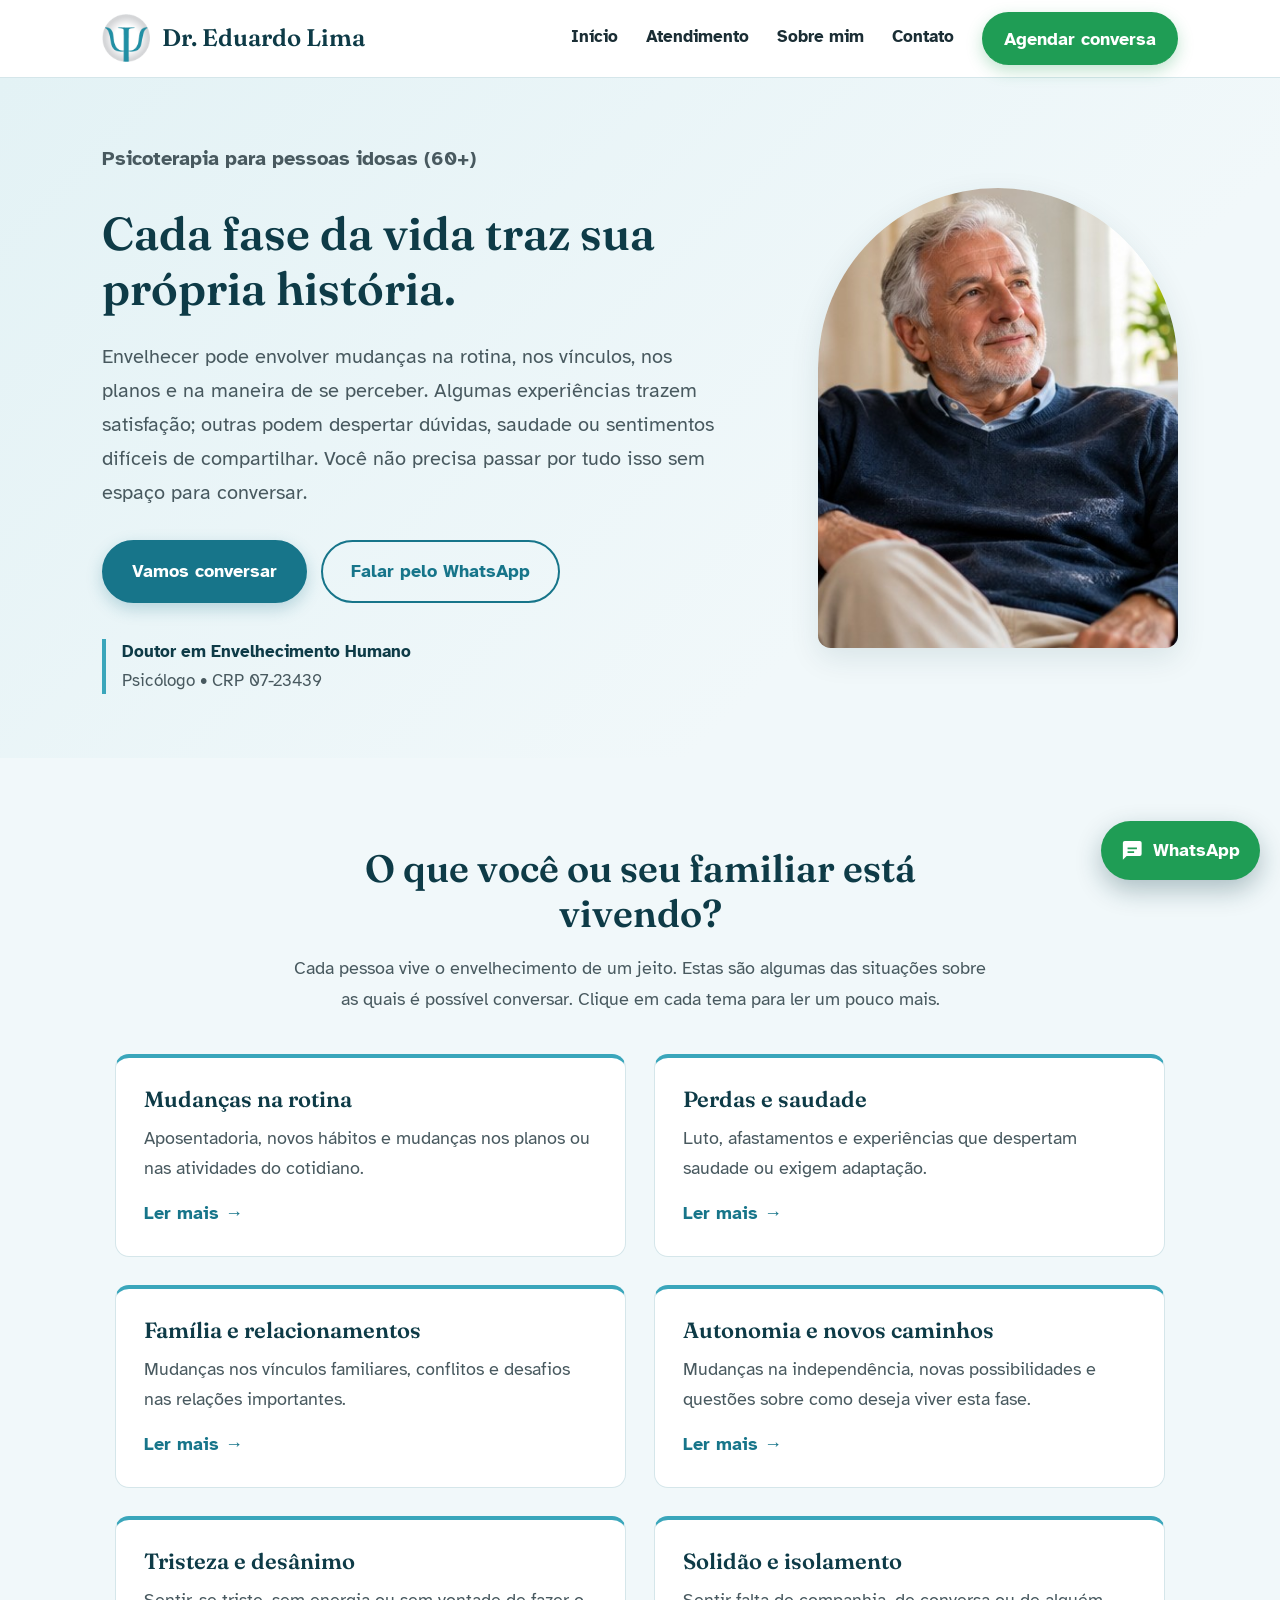
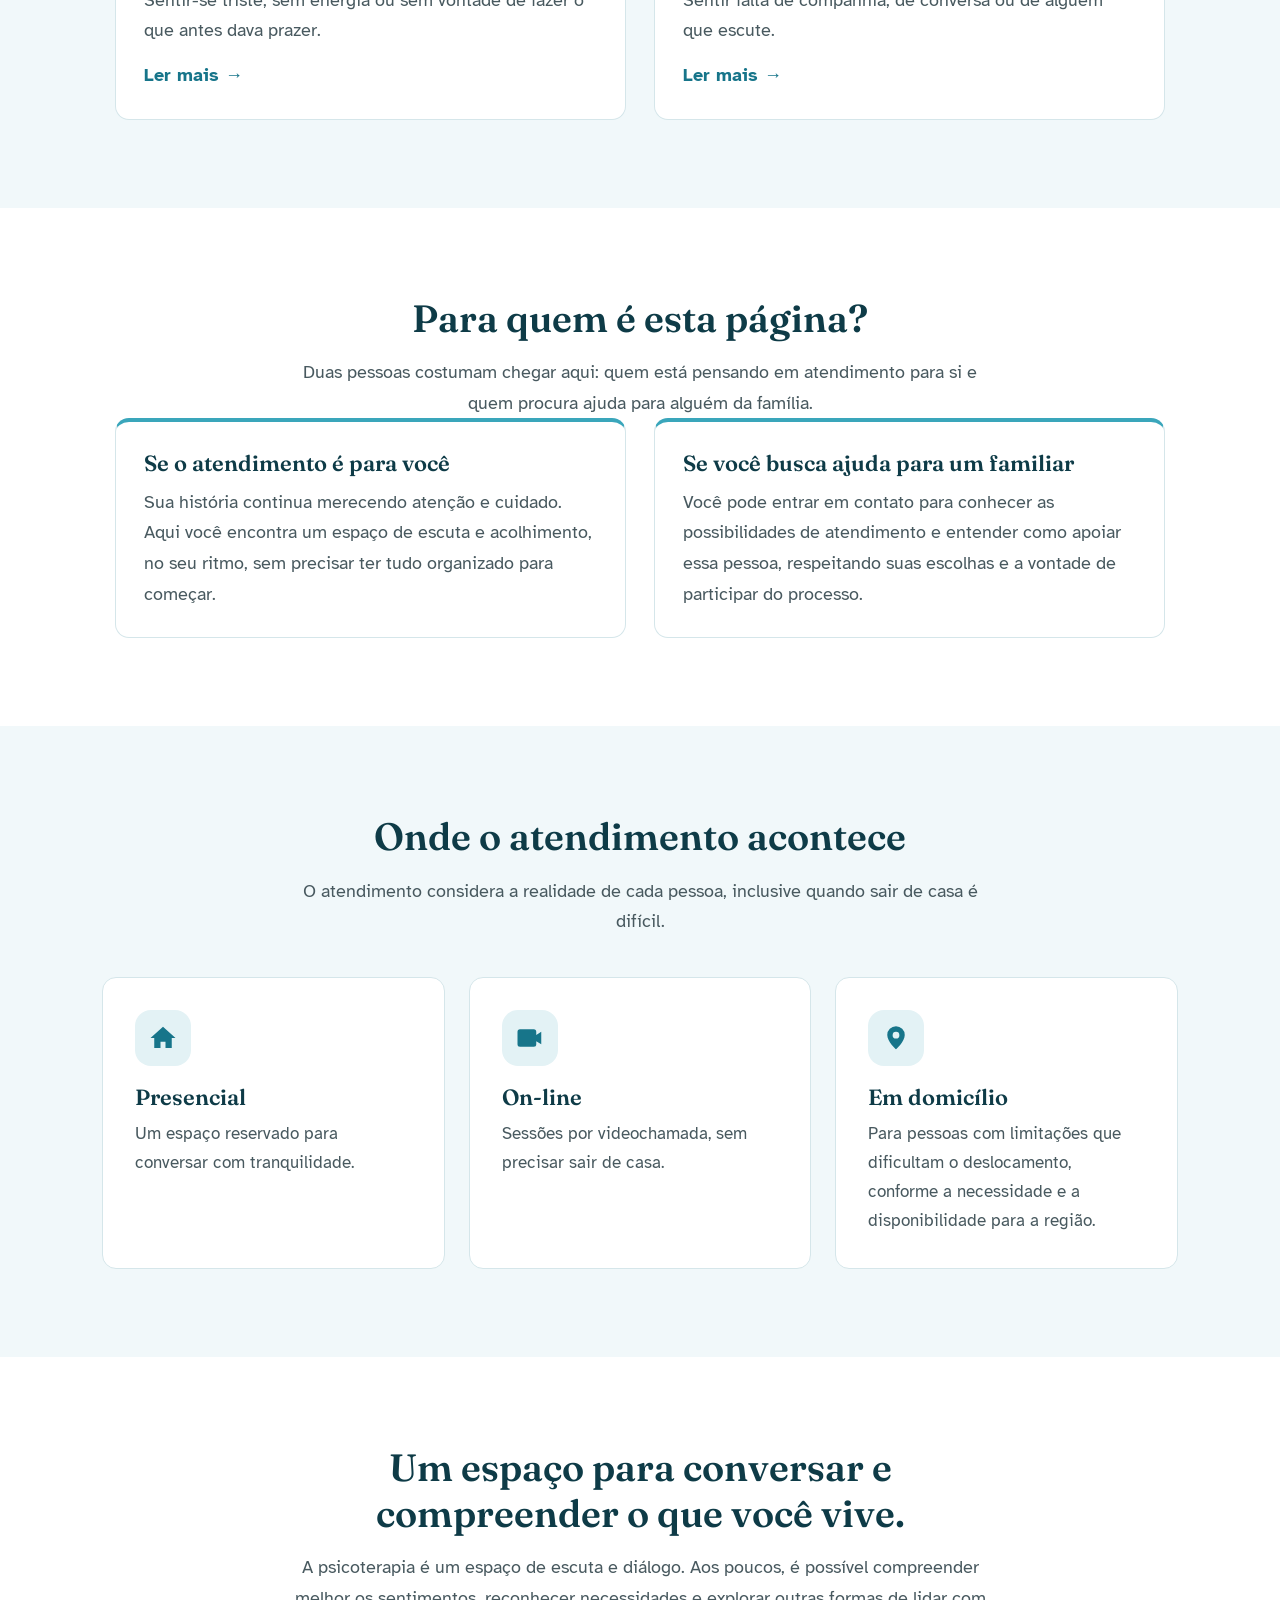
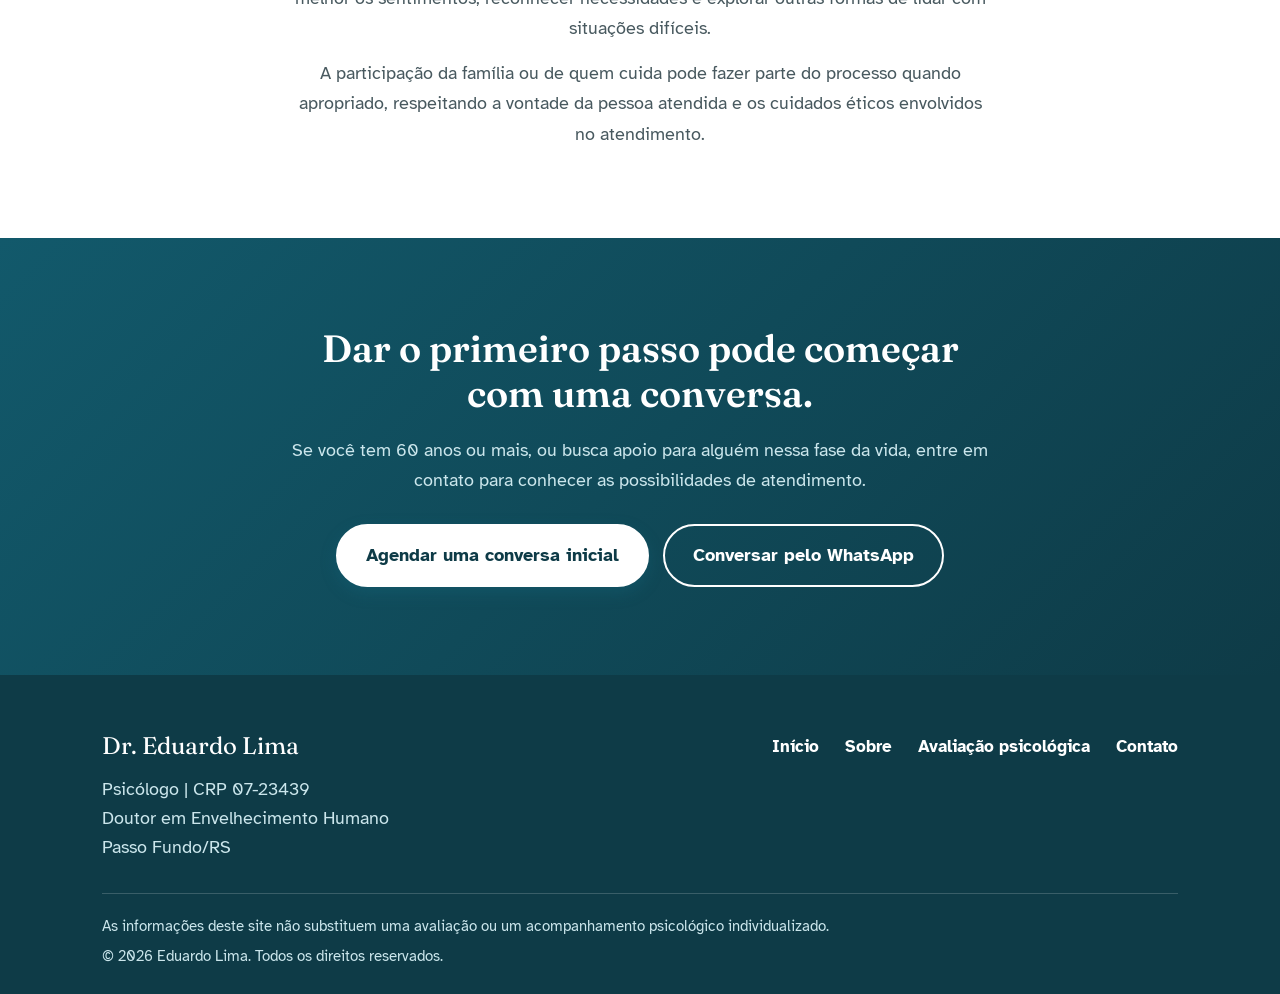
==== pages/60mais.html @ 4bdd6bcc "Add files via upload" ====
<!DOCTYPE html>
<html lang="pt-BR">
<head>
    <meta charset="UTF-8">
    <meta name="viewport" content="width=device-width, initial-scale=1.0">

    <title>Psicoterapia para Pessoas 60+ | Eduardo Lima</title>
    <meta name="description" content="Atendimento psicológico para pessoas idosas, com 60 anos ou mais. Um espaço para conversar sobre mudanças, perdas, relações familiares e novos momentos da vida.">
    <meta name="theme-color" content="#17758a">
    <link rel="icon" type="image/png" href="../img/simbolo.png">

    <link rel="preconnect" href="https://fonts.googleapis.com">
    <link rel="preconnect" href="https://fonts.gstatic.com" crossorigin>
    <link href="https://fonts.googleapis.com/css2?family=Atkinson+Hyperlegible:wght@400;700&family=Fraunces:wght@500;600&display=swap" rel="stylesheet">
    <link rel="stylesheet" href="../css/style.css">
</head>

<body>
    <a href="#principal" class="pular-conteudo">Pular para o conteúdo</a>

    <header>
        <a href="../index.html" class="marca"><img src="../img/simbolo.png" alt="" class="marca-simbolo" width="48" height="48">Dr. Eduardo Lima</a>
        <nav aria-label="Navegação principal">
            <a href="../index.html">Início</a>
            <a href="../index.html#atendimento">Atendimento</a>
            <a href="sobre.html">Sobre mim</a>
            <a href="contato.html">Contato</a>
            <a href="#" class="botao botao--zap" data-whatsapp>Agendar conversa</a>
        </nav>
    </header>

    <main id="principal">

        <section class="hero">
            <div class="hero-text">
                <p class="sobre-etiqueta">Psicoterapia para pessoas idosas (60+)</p>
                <h1>Cada fase da vida traz sua própria história.</h1>
                <p>
                    Envelhecer pode envolver mudanças na rotina, nos vínculos,
                    nos planos e na maneira de se perceber. Algumas experiências
                    trazem satisfação; outras podem despertar dúvidas, saudade
                    ou sentimentos difíceis de compartilhar. Você não precisa
                    passar por tudo isso sem espaço para conversar.
                </p>
                <div class="botoes">
                    <a href="contato.html" class="botao">Vamos conversar</a>
                    <a href="#" class="botao botao--secundario" data-whatsapp>Falar pelo WhatsApp</a>
                </div>

                <div class="credenciais">
                    <strong>Doutor em Envelhecimento Humano</strong>
                    <span>Psicólogo • CRP 07-23439</span>
                </div>
            </div>

            <div class="hero-image">
                <img src="../img/atendimento-60mais.jpg" alt="Pessoa idosa em um momento de tranquilidade" width="360" height="460">
            </div>
        </section>

        <section class="servicos" id="temas-adultos">
            <div class="titulo-secao" data-revelar>
                <h2>O que você ou seu familiar está vivendo?</h2>
                <p>
                    Cada pessoa vive o envelhecimento de um jeito. Estas são
                    algumas das situações sobre as quais é possível conversar. Clique em cada tema para ler um pouco mais.
                </p>
            </div>

            <div class="grade-servicos" data-revelar>
                <article class="cartao-servico cartao-tema">
                    <h3>Mudanças na rotina</h3>
                    <p>Aposentadoria, novos hábitos e mudanças nos planos ou nas atividades do cotidiano.</p>
                    <div class="tema-detalhe" hidden>
                        <p>A aposentadoria, a saída dos filhos de casa ou uma mudança na saúde alteram o ritmo dos dias. Para muita gente, a rotina também trazia papel, convivência e sentido, e a falta dela pode trazer vazio, inquietação ou um alívio misturado com saudade.</p>
                        <p>Na psicoterapia, é possível conversar sobre o que essas mudanças significam para você, o que gostaria de manter e o que pode ser construído de novo, no seu tempo.</p>
                    </div>
                </article>
                <article class="cartao-servico cartao-tema">
                    <h3>Perdas e saudade</h3>
                    <p>Luto, afastamentos e experiências que despertam saudade ou exigem adaptação.</p>
                    <div class="tema-detalhe" hidden>
                        <p>Perder alguém querido, um lugar, a saúde ou uma fase da vida é uma experiência que atravessa qualquer existência, e com o passar dos anos as perdas podem se acumular. A saudade e a tristeza que vêm com elas não são sinal de fraqueza.</p>
                        <p>Cada pessoa vive o luto de um jeito e em um ritmo próprio. A psicoterapia oferece um espaço para falar sobre quem ou o que se foi, sem pressa e sem cobrança para “superar”.</p>
                    </div>
                </article>
                <article class="cartao-servico cartao-tema">
                    <h3>Família e relacionamentos</h3>
                    <p>Mudanças nos vínculos familiares, conflitos e desafios nas relações importantes.</p>
                    <div class="tema-detalhe" hidden>
                        <p>Com o tempo, os papéis na família mudam: filhos e netos crescem, os cuidados se invertem, e nem sempre é fácil entender o próprio lugar nessas relações. Conflitos antigos podem voltar, e novas dúvidas aparecem.</p>
                        <p>Conversar com um psicólogo pode ajudar a olhar para esses vínculos com mais calma, a dizer o que sente com mais clareza e a pensar em formas de se aproximar ou de se proteger. Familiares também podem procurar orientação.</p>
                    </div>
                </article>
                <article class="cartao-servico cartao-tema">
                    <h3>Autonomia e novos caminhos</h3>
                    <p>Mudanças na independência, novas possibilidades e questões sobre como deseja viver esta fase.</p>
                    <div class="tema-detalhe" hidden>
                        <p>Decidir sobre a própria vida, a saúde, o dinheiro e o lugar onde morar faz parte de quem somos. Quando a independência muda, por limitações do corpo ou pela preocupação dos outros, podem surgir frustração, medo ou a sensação de não ser ouvido.</p>
                        <p>A psicoterapia é um espaço para refletir sobre como você quer viver esta fase, o que é importante manter e quais novos caminhos fazem sentido para você.</p>
                    </div>
                </article>
                <article class="cartao-servico cartao-tema">
                    <h3>Tristeza e desânimo</h3>
                    <p>Sentir-se triste, sem energia ou sem vontade de fazer o que antes dava prazer.</p>
                    <div class="tema-detalhe" hidden>
                        <p>Sentir-se triste, sem energia ou sem vontade de fazer o que antes agradava é mais comum do que parece. Não é frescura, e também não é uma consequência inevitável do envelhecimento. Em muitos casos, essas sensações merecem atenção e cuidado.</p>
                        <p>Conversar sobre o que você está sentindo é um primeiro passo para compreender o que está acontecendo. Quando for importante, também é possível buscar o acompanhamento de outros profissionais de saúde, como médicos.</p>
                        <p>Se você estiver com pensamentos de não querer mais viver, procure ajuda agora: ligue para o CVV, no 188 (gratuito, 24 horas), ou para o SAMU, no 192.</p>
                    </div>
                </article>
                <article class="cartao-servico cartao-tema">
                    <h3>Solidão e isolamento</h3>
                    <p>Sentir falta de companhia, de conversa ou de alguém que escute.</p>
                    <div class="tema-detalhe" hidden>
                        <p>Estar sozinho e sentir-se só nem sempre é a mesma coisa. É possível viver cercado de pessoas e, ainda assim, sentir falta de ser ouvido, ou passar muitos dias sem conversar de verdade com alguém.</p>
                        <p>Quando a solidão pesa, falar sobre ela já é uma forma de cuidado. Na psicoterapia, você encontra um espaço regular de escuta e pode pensar em maneiras de ampliar o contato com outras pessoas, no ritmo que for possível para você.</p>
                    </div>
                </article>
            </div>
        </section>

        <section class="escolha-publico">
            <div class="escolha-texto" data-revelar>
                <h2>Para quem é esta página?</h2>
                <p>Duas pessoas costumam chegar aqui: quem está pensando em atendimento para si e quem procura ajuda para alguém da família.</p>
            </div>

            <div class="grade-servicos" data-revelar style="text-align:left">
                <article class="cartao-servico">
                    <h3>Se o atendimento é para você</h3>
                    <p>
                        Sua história continua merecendo atenção e cuidado. Aqui você
                        encontra um espaço de escuta e acolhimento, no seu ritmo,
                        sem precisar ter tudo organizado para começar.
                    </p>
                </article>
                <article class="cartao-servico">
                    <h3>Se você busca ajuda para um familiar</h3>
                    <p>
                        Você pode entrar em contato para conhecer as possibilidades
                        de atendimento e entender como apoiar essa pessoa,
                        respeitando suas escolhas e a vontade de participar do processo.
                    </p>
                </article>
            </div>
        </section>

        <section class="modalidades" id="como-funciona">
            <div class="modalidades-intro" data-revelar>
                <h2>Onde o atendimento acontece</h2>
                <p>
                    O atendimento considera a realidade de cada pessoa, inclusive
                    quando sair de casa é difícil.
                </p>
            </div>

            <div class="grade-modalidades" data-revelar>
                <article class="cartao-modalidade">
                    <div class="icone-modalidade">
                        <svg class="icone" viewBox="0 0 24 24" aria-hidden="true"><path d="M12 3 2 12h3v8h5v-5h4v5h5v-8h3z"/></svg>
                    </div>
                    <h3>Presencial</h3>
                    <p>Um espaço reservado para conversar com tranquilidade.</p>
                </article>
                <article class="cartao-modalidade">
                    <div class="icone-modalidade">
                        <svg class="icone" viewBox="0 0 24 24" aria-hidden="true"><path d="M4 5h11a2 2 0 0 1 2 2v2.5l4-2.5v10l-4-2.5V17a2 2 0 0 1-2 2H4a2 2 0 0 1-2-2V7a2 2 0 0 1 2-2z"/></svg>
                    </div>
                    <h3>On-line</h3>
                    <p>Sessões por videochamada, sem precisar sair de casa.</p>
                </article>
                <article class="cartao-modalidade">
                    <div class="icone-modalidade">
                        <svg class="icone" viewBox="0 0 24 24" aria-hidden="true"><path d="M12 21s-7-6.2-7-11.5A7 7 0 0 1 19 9.5C19 14.8 12 21 12 21zm0-14a2.700 2.700 0 1 0 0 5.400A2.700 2.700 0 0 0 12 7z"/></svg>
                    </div>
                    <h3>Em domicílio</h3>
                    <p>Para pessoas com limitações que dificultam o deslocamento, conforme a necessidade e a disponibilidade para a região.</p>
                </article>
            </div>
        </section>

        <section class="escolha-publico" data-revelar>
            <div class="escolha-texto">
                <h2>Um espaço para conversar e compreender o que você vive.</h2>
                <p>
                    A psicoterapia é um espaço de escuta e diálogo. Aos poucos,
                    é possível compreender melhor os sentimentos, reconhecer
                    necessidades e explorar outras formas de lidar com situações difíceis.
                </p>
                <p>
                    A participação da família ou de quem cuida pode fazer parte
                    do processo quando apropriado, respeitando a vontade da pessoa
                    atendida e os cuidados éticos envolvidos no atendimento.
                </p>
            </div>
        </section>

        <section class="convite-contato" data-revelar>
            <div class="conteudo-convite">
                <h2>Dar o primeiro passo pode começar com uma conversa.</h2>
                <p>
                    Se você tem 60 anos ou mais, ou busca apoio para alguém
                    nessa fase da vida, entre em contato para conhecer as
                    possibilidades de atendimento.
                </p>
                <div class="botoes">
                    <a href="contato.html?publico=outra-pessoa" class="botao-contato">Agendar uma conversa inicial</a>
                    <a href="#" class="botao botao--secundario" data-whatsapp>Conversar pelo WhatsApp</a>
                </div>
            </div>
        </section>

    </main>

    <footer class="rodape">
        <div class="conteudo-rodape">
            <div class="identificacao-rodape">
                <p class="nome-rodape">Dr. Eduardo Lima</p>
                <p>Psicólogo | CRP 07-23439</p>
                <p>Doutor em Envelhecimento Humano</p>
                <p>Passo Fundo/RS</p>
            </div>
            <nav class="links-rodape" aria-label="Navegação do rodapé">
                <a href="../index.html">Início</a>
                <a href="sobre.html">Sobre</a>
                <a href="avaliacao.html">Avaliação psicológica</a>
                <a href="contato.html">Contato</a>
            </nav>
        </div>
        <div class="direitos-rodape">
            <p>As informações deste site não substituem uma avaliação ou um acompanhamento psicológico individualizado.</p>
            <p>&copy; 2026 Eduardo Lima. Todos os direitos reservados.</p>
        </div>
    </footer>

<script src="../js/script.js"></script>
</body>
</html>
---- css/style.css ----
/* ===== Variáveis (para trocar a paleta, mexa só aqui) ===== */
:root {
    --azul-900: #0e3b47;
    --azul-800: #12596b;
    --azul-700: #17758a;
    --azul-600: #208fa4;
    --azul-500: #3aa6bb;
    --azul-200: #cbe6ec;
    --azul-100: #e3f2f5;
    --azul-50: #f1f8fa;
    --acento: #f0b95a;          /* toque quente, usado só no WhatsApp/destaques */
    --verde-zap: #1f9d55;
    --texto: #1b2e35;
    --texto-suave: #48595f;
    --branco: #ffffff;
    --borda: #d5e6ea;
    --raio: 14px;
    --sombra: 0 10px 30px rgba(14, 59, 71, .10);
    --fonte-titulo: "Fraunces", Georgia, "Times New Roman", serif;
    --fonte-texto: "Atkinson Hyperlegible", "Segoe UI", Arial, sans-serif;
    --altura-header: 76px;
}

/* ===== Base ===== */
* { margin: 0; padding: 0; box-sizing: border-box; }
html { scroll-behavior: smooth; scroll-padding-top: calc(var(--altura-header) + 12px); }
body {
    font-family: var(--fonte-texto);
    font-size: 18px;
    line-height: 1.7;
    color: var(--texto);
    background: var(--azul-50);
}
img { max-width: 100%; }
h1, h2, h3 { font-family: var(--fonte-titulo); color: var(--azul-900); line-height: 1.2; font-weight: 600; }
a { color: var(--azul-700); }
:focus-visible { outline: 3px solid var(--azul-500); outline-offset: 3px; border-radius: 4px; }

.pular-conteudo {
    position: absolute; left: 12px; top: -60px; z-index: 100;
    background: var(--azul-900); color: #fff; padding: 10px 16px; border-radius: 8px;
}
.pular-conteudo:focus { top: 12px; }

/* ===== Cabeçalho fixo ===== */
header {
    position: sticky; top: 0; z-index: 50;
    display: flex; justify-content: space-between; align-items: center;
    min-height: var(--altura-header);
    padding: 12px 8%;
    background: rgba(255, 255, 255, .94);
    backdrop-filter: blur(8px);
    border-bottom: 1px solid var(--borda);
    transition: box-shadow .25s;
}
header.rolou { box-shadow: 0 6px 24px rgba(14, 59, 71, .12); }
header h1, .marca {
    font-family: var(--fonte-titulo);
    font-size: 24px; font-weight: 600; color: var(--azul-900);
    text-decoration: none;
}
nav { display: flex; align-items: center; gap: 28px; }
nav a {
    color: var(--texto); text-decoration: none; font-weight: 600; font-size: 17px;
    padding: 6px 0; border-bottom: 2px solid transparent; transition: color .2s, border-color .2s;
}
nav a:hover, nav a[aria-current="page"] { color: var(--azul-700); border-bottom-color: var(--azul-500); }
header nav a.botao { color: #fff; border-bottom: 0; padding: 10px 20px; }
.menu-toggle {
    display: none; background: none; border: 2px solid var(--azul-700); color: var(--azul-700);
    border-radius: 10px; padding: 8px 14px; font: inherit; font-weight: 700; cursor: pointer;
}

/* ===== Botões ===== */
.botao, .botao-contato {
    display: inline-flex; align-items: center; justify-content: center; gap: 10px;
    padding: 14px 28px; border: 2px solid var(--azul-700); border-radius: 999px;
    background: var(--azul-700); color: #fff;
    font: inherit; font-weight: 700; text-decoration: none; cursor: pointer;
    box-shadow: 0 6px 16px rgba(23, 117, 138, .25);
    transition: transform .2s, box-shadow .2s, background .2s;
}
.botao:hover, .botao-contato:hover {
    background: var(--azul-800); border-color: var(--azul-800);
    transform: translateY(-2px); box-shadow: 0 10px 22px rgba(23, 117, 138, .32);
}
.botao:active, .botao-contato:active { transform: translateY(0); box-shadow: 0 3px 8px rgba(23, 117, 138, .3); }
.botao--secundario { background: transparent; color: var(--azul-700); box-shadow: none; }
.botao--secundario:hover { background: var(--azul-100); color: var(--azul-800); box-shadow: none; }
.botao--zap { background: var(--verde-zap); border-color: var(--verde-zap); box-shadow: 0 6px 16px rgba(31, 157, 85, .28); }
.botao--zap:hover { background: #17874a; border-color: #17874a; }
.botoes { display: flex; flex-wrap: wrap; gap: 14px; }
.icone { width: 1.25em; height: 1.25em; flex: none; fill: currentColor; }

/* ===== Hero ===== */
.hero {
    display: flex; align-items: center; justify-content: space-between; gap: 64px;
    min-height: 600px; padding: 64px 8%;
    background: linear-gradient(135deg, var(--azul-100) 0%, var(--azul-50) 70%);
}
.hero-text { flex: 1; max-width: 620px; }
.hero h1, .hero h2 { font-size: clamp(34px, 3.6vw, 54px); margin-bottom: 24px; }
.hero p { font-size: 20px; margin-bottom: 30px; color: var(--texto-suave); }
.hero-image { flex: 0 0 360px; }
.hero-image img {
    display: block; width: 360px; height: 460px; object-fit: cover; border-radius: 200px 200px var(--raio) var(--raio);
    box-shadow: var(--sombra);
    transform: translateY(var(--py, 0px));
    will-change: transform;
}
.credenciais { display: flex; flex-direction: column; gap: 4px; margin-top: 36px; padding-left: 16px; border-left: 4px solid var(--azul-500); color: var(--texto-suave); font-size: 17px; line-height: 1.5; }
.credenciais strong { color: var(--azul-900); }

/* ===== Seções ===== */
.escolha-publico, .servicos, .modalidades, .publicos-especificos, .sobre-resumo { padding: 88px 8%; }
.escolha-publico { background: var(--branco); text-align: center; }
.servicos, .modalidades { background: var(--azul-50); }
.publicos-especificos { background: var(--azul-100); }
.escolha-texto, .servicos-intro, .modalidades-intro, .titulo-secao { max-width: 700px; margin: 0 auto 40px; text-align: center; }
.escolha-texto h2, .servicos-intro h2, .modalidades-intro h2, .titulo-secao h2 { font-size: clamp(28px, 3vw, 38px); margin-bottom: 16px; }
.escolha-texto p, .servicos-intro p, .modalidades-intro p, .titulo-secao p { color: var(--texto-suave); }
.escolha-texto p + p { margin-top: 14px; }
.escolha-publico:not(:has(.opcoes-publico)) .escolha-texto { margin-bottom: 0; }

/* FAQ e textos longos (substitui regras por #id) */
#faq-avaliacao .escolha-texto { max-width: 800px; text-align: left; }
#faq-avaliacao h2 { text-align: center; margin-bottom: 28px; }
#faq-avaliacao h3 { font-size: 21px; margin: 28px 0 8px; }

/* ===== Escolha "Para mim / Para outra pessoa" ===== */
.opcoes-publico { display: flex; justify-content: center; gap: 24px; max-width: 800px; margin: 0 auto; }
.cartao-publico {
    flex: 1; display: flex; flex-direction: column; align-items: center; gap: 10px;
    padding: 32px 24px; border: 2px solid var(--borda); border-radius: var(--raio);
    background: var(--azul-50); color: var(--texto); font: inherit; cursor: pointer;
    transition: border-color .2s, transform .2s, background .2s, box-shadow .2s;
}
.cartao-publico:hover { border-color: var(--azul-500); transform: translateY(-3px); }
.cartao-publico.selecionado { border-color: var(--azul-700); background: var(--azul-100); box-shadow: var(--sombra); transform: translateY(-3px); }
.icone-publico {
    display: inline-flex; width: 24px; height: 24px; border: 2px solid var(--azul-700); border-radius: 50%; font-size: 0; flex: none;
}
.cartao-publico.selecionado .icone-publico { background: radial-gradient(circle, var(--azul-700) 0 5px, transparent 5.5px); }
.titulo-cartao { font-family: var(--fonte-titulo); font-size: 22px; font-weight: 600; color: var(--azul-900); }
.descricao-cartao { color: var(--texto-suave); font-size: 17px; }

.mensagem-publico {
    max-width: 760px; margin: 32px auto 0; padding: 32px; text-align: center;
    background: var(--azul-900); color: #fff; border-radius: var(--raio); box-shadow: var(--sombra);
    animation: entrada-mensagem .45s ease-out;
}
.mensagem-publico[hidden] { display: none; }
.mensagem-publico h3 { color: #fff; font-size: 26px; margin-bottom: 12px; }
.mensagem-publico p { max-width: 600px; margin: 0 auto 24px; color: var(--azul-200); }
.mensagem-publico .botoes { justify-content: center; }
.mensagem-publico .botao { background: #fff; color: var(--azul-900); border-color: #fff; }
.mensagem-publico .botao--secundario { background: transparent; color: #fff; border-color: #fff; }
@keyframes entrada-mensagem { from { opacity: 0; transform: translateY(14px); } to { opacity: 1; transform: none; } }

/* ===== Cartões de serviço / temas ===== */
.grade-servicos { display: grid; grid-template-columns: repeat(2, minmax(0, 1fr)); gap: 28px; max-width: 1050px; margin: 0 auto; }
.cartao-servico {
    display: flex; flex-direction: column; overflow: hidden;
    background: var(--branco); border: 1px solid var(--borda); border-radius: var(--raio);
    color: var(--texto); text-decoration: none;
    transition: transform .25s, box-shadow .25s;
}
article.cartao-servico:not(:has(.conteudo-servico)) { padding: 28px; border-top: 4px solid var(--azul-500); }
article.cartao-servico h3 { font-size: 22px; margin-bottom: 10px; }
article.cartao-servico p { color: var(--texto-suave); }
a.cartao-servico:hover { transform: translateY(-5px); box-shadow: var(--sombra); }
.imagem-servico { height: 190px; background: var(--azul-200) center / cover no-repeat; }
.imagem-adolescentes { background-image: url("../img/atendimento-adolescentes.jpg"); background-position: center 35%; }
.imagem-adultos { background-image: url("../img/atendimento-adultos.jpg"); background-position: center 35%; }
.imagem-60mais { background-image: url("../img/atendimento-60mais.jpg"); background-position: center 30%; }
.imagem-avaliacao { background-image: url("../img/atendimento-avaliacao.jpg"); }
.imagem-homens { background-image: url("../img/atendimento-homens.jpg"); background-position: center 15%; }
.imagem-mulheres { background-image: url("../img/atendimento-mulheres.jpg"); background-position: center 15%; }
.conteudo-servico { display: flex; flex-direction: column; flex: 1; padding: 26px; }
.conteudo-servico h3 { font-size: 24px; margin-bottom: 10px; }
.conteudo-servico p { color: var(--texto-suave); margin-bottom: 18px; }
.conteudo-servico > span { margin-top: auto; font-weight: 700; color: var(--azul-700); }
.conteudo-servico .botao { align-self: flex-start; margin-top: auto; background: transparent; color: var(--azul-700); box-shadow: none; }
.conteudo-servico .botao:hover { background: var(--azul-100); }

/* ===== Sobre ===== */
.sobre-resumo { display: flex; align-items: center; justify-content: space-between; gap: 64px; background: var(--branco); }
.sobre-conteudo { flex: 1; max-width: 640px; }
.sobre-etiqueta { font-size: 15px; font-weight: 700; color: var(--azul-700); margin-bottom: 10px; }
.sobre-conteudo h2 { font-size: clamp(28px, 3vw, 38px); margin-bottom: 22px; }
.sobre-conteudo > p:not(.sobre-etiqueta) { color: var(--texto-suave); margin-bottom: 16px; }
.sobre-conteudo .sobre-credencial { color: var(--azul-900); font-weight: 700; margin-top: 22px; }
.botao-sobre { margin-top: 10px; }
.sobre-foto { flex: 0 0 320px; }
.sobre-foto img { display: block; width: 100%; height: 400px; object-fit: cover; border-radius: var(--raio); box-shadow: var(--sombra); }

/* ===== Modalidades ===== */
.grade-modalidades { display: grid; grid-template-columns: repeat(3, minmax(0, 1fr)); gap: 24px; max-width: 1100px; margin: 0 auto; }
.cartao-modalidade { padding: 32px; background: var(--branco); border: 1px solid var(--borda); border-radius: var(--raio); }
.icone-modalidade { display: grid; place-items: center; width: 56px; height: 56px; margin-bottom: 18px; border-radius: 16px; background: var(--azul-100); color: var(--azul-700); }
.icone-modalidade .icone { width: 30px; height: 30px; }
.cartao-modalidade h3 { font-size: 22px; margin-bottom: 10px; }
.cartao-modalidade p { color: var(--texto-suave); font-size: 17px; }

/* ===== Convite final ===== */
.convite-contato { padding: 88px 8%; text-align: center; background: linear-gradient(135deg, var(--azul-800), var(--azul-900)); }
.conteudo-convite { max-width: 720px; margin: 0 auto; }
.conteudo-convite h2 { color: #fff; font-size: clamp(28px, 3vw, 38px); margin-bottom: 18px; }
.conteudo-convite p { color: var(--azul-200); margin-bottom: 28px; }
.convite-contato .botao, .convite-contato .botao-contato { background: #fff; color: var(--azul-900); border-color: #fff; }
.convite-contato .botao:hover, .convite-contato .botao-contato:hover { background: var(--azul-100); border-color: var(--azul-100); }
.convite-contato .botao--secundario { background: transparent; color: #fff; }
.convite-contato .botao--secundario:hover { background: rgba(255, 255, 255, .12); }
.convite-contato .botoes { justify-content: center; }

/* ===== Formulário ===== */
#formulario-contato form { max-width: 650px; margin: 0 auto; display: flex; flex-direction: column; gap: 20px; }
.campo-formulario { display: flex; flex-direction: column; gap: 8px; }
#formulario-contato label { font-weight: 700; }
#formulario-contato input, #formulario-contato textarea {
    width: 100%; padding: 14px 16px; font: inherit; color: var(--texto);
    background: #fff; border: 2px solid var(--borda); border-radius: 10px;
}
#formulario-contato textarea { resize: vertical; min-height: 130px; }
#formulario-contato input:focus, #formulario-contato textarea:focus { outline: none; border-color: var(--azul-500); box-shadow: 0 0 0 4px var(--azul-200); }
#formulario-contato .aviso-privacidade { color: var(--texto-suave); font-size: 16px; }
#formulario-contato button { align-self: flex-start; }

/* ===== Rodapé ===== */
.rodape { padding: 52px 8% 26px; background: var(--azul-900); color: #e8f0f9; }
.conteudo-rodape { display: flex; justify-content: space-between; align-items: flex-start; gap: 36px; max-width: 1200px; margin: 0 auto; }
.identificacao-rodape h2, .identificacao-rodape .nome-rodape { color: #fff; font-family: var(--fonte-titulo); font-size: 24px; margin-bottom: 10px; }
.identificacao-rodape p { color: var(--azul-200); line-height: 1.6; }
.links-rodape { display: flex; flex-wrap: wrap; gap: 14px 26px; }
.links-rodape a { color: #fff; text-decoration: none; border-bottom: 0; }
.links-rodape a:hover { text-decoration: underline; }
.direitos-rodape { max-width: 1200px; margin: 32px auto 0; padding-top: 20px; border-top: 1px solid rgba(255, 255, 255, .18); color: var(--azul-200); font-size: 15px; line-height: 1.6; }
.direitos-rodape p + p { margin-top: 6px; }

/* ===== WhatsApp flutuante (criado pelo script.js) ===== */
.zap-flutuante {
    position: fixed; right: 20px; bottom: 20px; z-index: 60;
    display: inline-flex; align-items: center; gap: 10px; padding: 14px 20px;
    background: var(--verde-zap); color: #fff; border-radius: 999px; text-decoration: none; font-weight: 700;
    box-shadow: 0 10px 26px rgba(14, 59, 71, .3); transition: transform .2s, background .2s;
}
.zap-flutuante:hover { background: #17874a; transform: translateY(-3px); }

/* ===== Movimento ao rolar (só com JS ativo) ===== */
.js-ativo [data-revelar] { opacity: 0; transform: translateY(28px); transition: opacity .7s ease, transform .7s ease; }
.js-ativo [data-revelar].visivel { opacity: 1; transform: none; }

/* ===== Telas menores ===== */
@media (max-width: 900px) {
    .grade-modalidades { grid-template-columns: 1fr; max-width: 560px; }
}
@media (max-width: 768px) {
    header { padding: 10px 6%; flex-wrap: wrap; }
    .menu-toggle { display: inline-block; }
    nav { display: none; width: 100%; flex-direction: column; align-items: stretch; gap: 0; padding: 8px 0 12px; }
    nav.aberto { display: flex; }
    nav a { padding: 14px 4px; border-bottom: 1px solid var(--borda); }
    header nav a.botao { margin-top: 12px; text-align: center; }
    .hero, .sobre-resumo { flex-direction: column; align-items: stretch; padding: 44px 6%; gap: 32px; min-height: 0; }
    .hero-image { flex: auto; align-self: center; }
    .hero-image img { width: min(320px, 100%); height: 380px; }
    .sobre-foto { flex: auto; width: 100%; max-width: 320px; margin: 0 auto; }
    .sobre-foto img { height: 360px; }
    .sobre-resumo { flex-direction: column-reverse; }
    .escolha-publico, .servicos, .modalidades, .publicos-especificos, .convite-contato { padding: 56px 6%; }
    .opcoes-publico { flex-direction: column; gap: 16px; }
    .grade-servicos { grid-template-columns: 1fr; gap: 20px; }
    .conteudo-rodape { flex-direction: column; gap: 28px; }
    .links-rodape { flex-direction: column; gap: 14px; }
    #formulario-contato button { width: 100%; }
    .zap-flutuante span { display: none; }
    .zap-flutuante { padding: 16px; }
}

/* ===== Respeita quem prefere menos movimento ===== */
@media (prefers-reduced-motion: reduce) {
    html { scroll-behavior: auto; }
    *, *::before, *::after { animation: none !important; transition: none !important; }
    .js-ativo [data-revelar] { opacity: 1; transform: none; }
    .hero-image img { transform: none !important; }
}

/* ===== Avaliação: ilustração, etapas e perguntas frequentes ===== */

.etapas { list-style: none; counter-reset: etapa; display: grid; grid-template-columns: repeat(3, minmax(0, 1fr)); gap: 24px; max-width: 1050px; margin: 0 auto; }
.etapas li { counter-increment: etapa; position: relative; padding: 28px; background: var(--branco); border: 1px solid var(--borda); border-radius: var(--raio); text-align: left; }
.etapas li::before {
    content: counter(etapa); display: grid; place-items: center; width: 40px; height: 40px; margin-bottom: 14px;
    border-radius: 50%; background: var(--azul-700); color: #fff; font-weight: 700;
}
.etapas h3 { font-size: 21px; margin-bottom: 8px; }
.etapas p { color: var(--texto-suave); font-size: 17px; }
.etapas-nota { max-width: 760px; margin: 28px auto 0; text-align: center; color: var(--texto-suave); }

.faq { max-width: 800px; margin: 0 auto; }
.faq details { background: var(--branco); border: 1px solid var(--borda); border-radius: 12px; margin-bottom: 12px; }
.faq summary { cursor: pointer; list-style: none; padding: 18px 56px 18px 22px; font-family: var(--fonte-titulo); font-size: 20px; font-weight: 600; color: var(--azul-900); position: relative; }
.faq summary::-webkit-details-marker { display: none; }
.faq summary::after { content: "+"; position: absolute; right: 22px; top: 50%; transform: translateY(-50%); font-size: 28px; color: var(--azul-600); transition: transform .2s; }
.faq details[open] summary::after { transform: translateY(-50%) rotate(45deg); }
.faq details[open] { border-color: var(--azul-500); }
.faq details p { padding: 0 22px 20px; color: var(--texto-suave); }

@media (max-width: 900px) { .etapas { grid-template-columns: 1fr; max-width: 560px; } }

/* ===== Símbolo ao lado do nome ===== */
header h1, .marca { display: inline-flex; align-items: center; gap: 12px; }
.marca-simbolo { width: 48px; height: 48px; flex: none; display: block; }
@media (max-width: 768px) { .marca-simbolo { width: 40px; height: 40px; } header h1, .marca { font-size: 21px; } }

/* ===== Produção científica ===== */
.escolha-publico.producao .escolha-texto { margin-bottom: 32px; }
.faq details .referencias { padding: 0 22px 20px 46px; text-align: left; color: var(--texto-suave); font-size: 17px; line-height: 1.6; }
.faq details .referencias li { margin-bottom: 14px; padding-left: 4px; }
.producao-lattes { margin-top: 28px; text-align: center; }

/* ===== Quadros por tema (balão) ===== */
.cartao-tema { position: relative; transition: transform .25s, box-shadow .25s; }
.cartao-tema:hover { transform: translateY(-4px); box-shadow: var(--sombra); }
.tema-abrir {
    align-self: flex-start; margin-top: 14px; padding: 0; background: none; border: 0;
    font: inherit; font-weight: 700; color: var(--azul-700); cursor: pointer;
}
.tema-abrir::after { content: " →"; }
.tema-abrir::before { content: ""; position: absolute; inset: 0; border-radius: var(--raio); }
.tema-abrir:focus-visible { outline: none; }
.tema-abrir:focus-visible::before { outline: 3px solid var(--azul-500); outline-offset: 3px; }

.tema-dialogo {
    width: min(640px, 92vw); max-height: 88vh; margin: auto; padding: 36px 32px 30px;
    border: 0; border-radius: var(--raio); background: var(--branco); color: var(--texto);
    box-shadow: 0 24px 60px rgba(14, 59, 71, .35); text-align: left;
}
.tema-dialogo::backdrop { background: rgba(14, 59, 71, .6); }
.tema-dialogo h2 { font-size: 26px; margin: 0 40px 16px 0; }
.tema-corpo p { margin-bottom: 14px; color: var(--texto-suave); }
.tema-dialogo .botoes { margin-top: 22px; }
.tema-fechar {
    position: absolute; top: 12px; right: 14px; width: 44px; height: 44px;
    border: 0; border-radius: 50%; background: var(--azul-100); color: var(--azul-800);
    font-size: 28px; line-height: 1; cursor: pointer;
}
.tema-fechar:hover { background: var(--azul-200); }
body:has(dialog[open]) { overflow: hidden; }
.tema-dialogo[open] { animation: entrada-mensagem .3s ease-out; }

/* ===== Perguntas frequentes na home ===== */
.faq { text-align: left; }
.escolha-publico#perguntas .escolha-texto { margin-bottom: 32px; }

/* ===== Link que abre o balão de privacidade ===== */
#formulario-contato .link-privacidade {
    align-self: flex-start; width: auto; padding: 0; background: none; border: 0;
    font: inherit; font-size: 16px; color: var(--azul-700); text-decoration: underline; cursor: pointer;
}
#formulario-contato .link-privacidade:hover { color: var(--azul-900); }
.tema-corpo strong { color: var(--azul-900); }
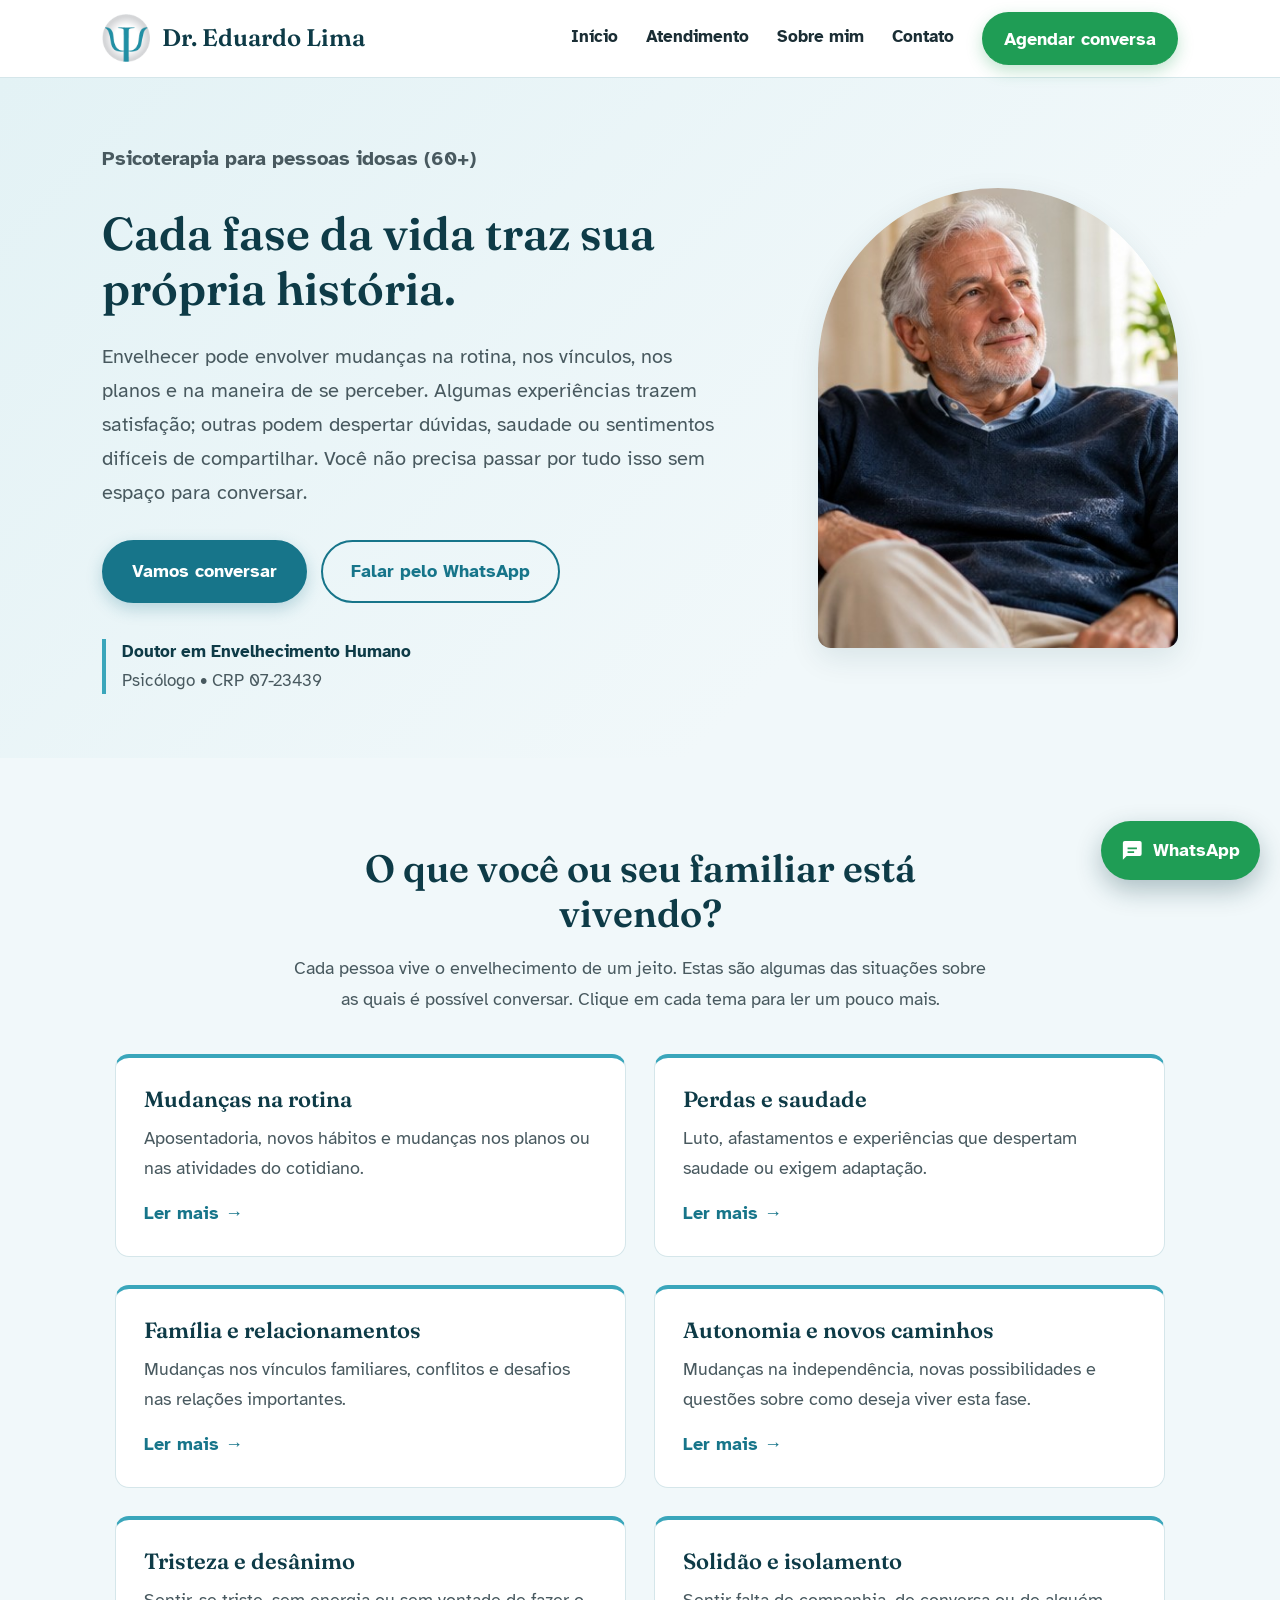
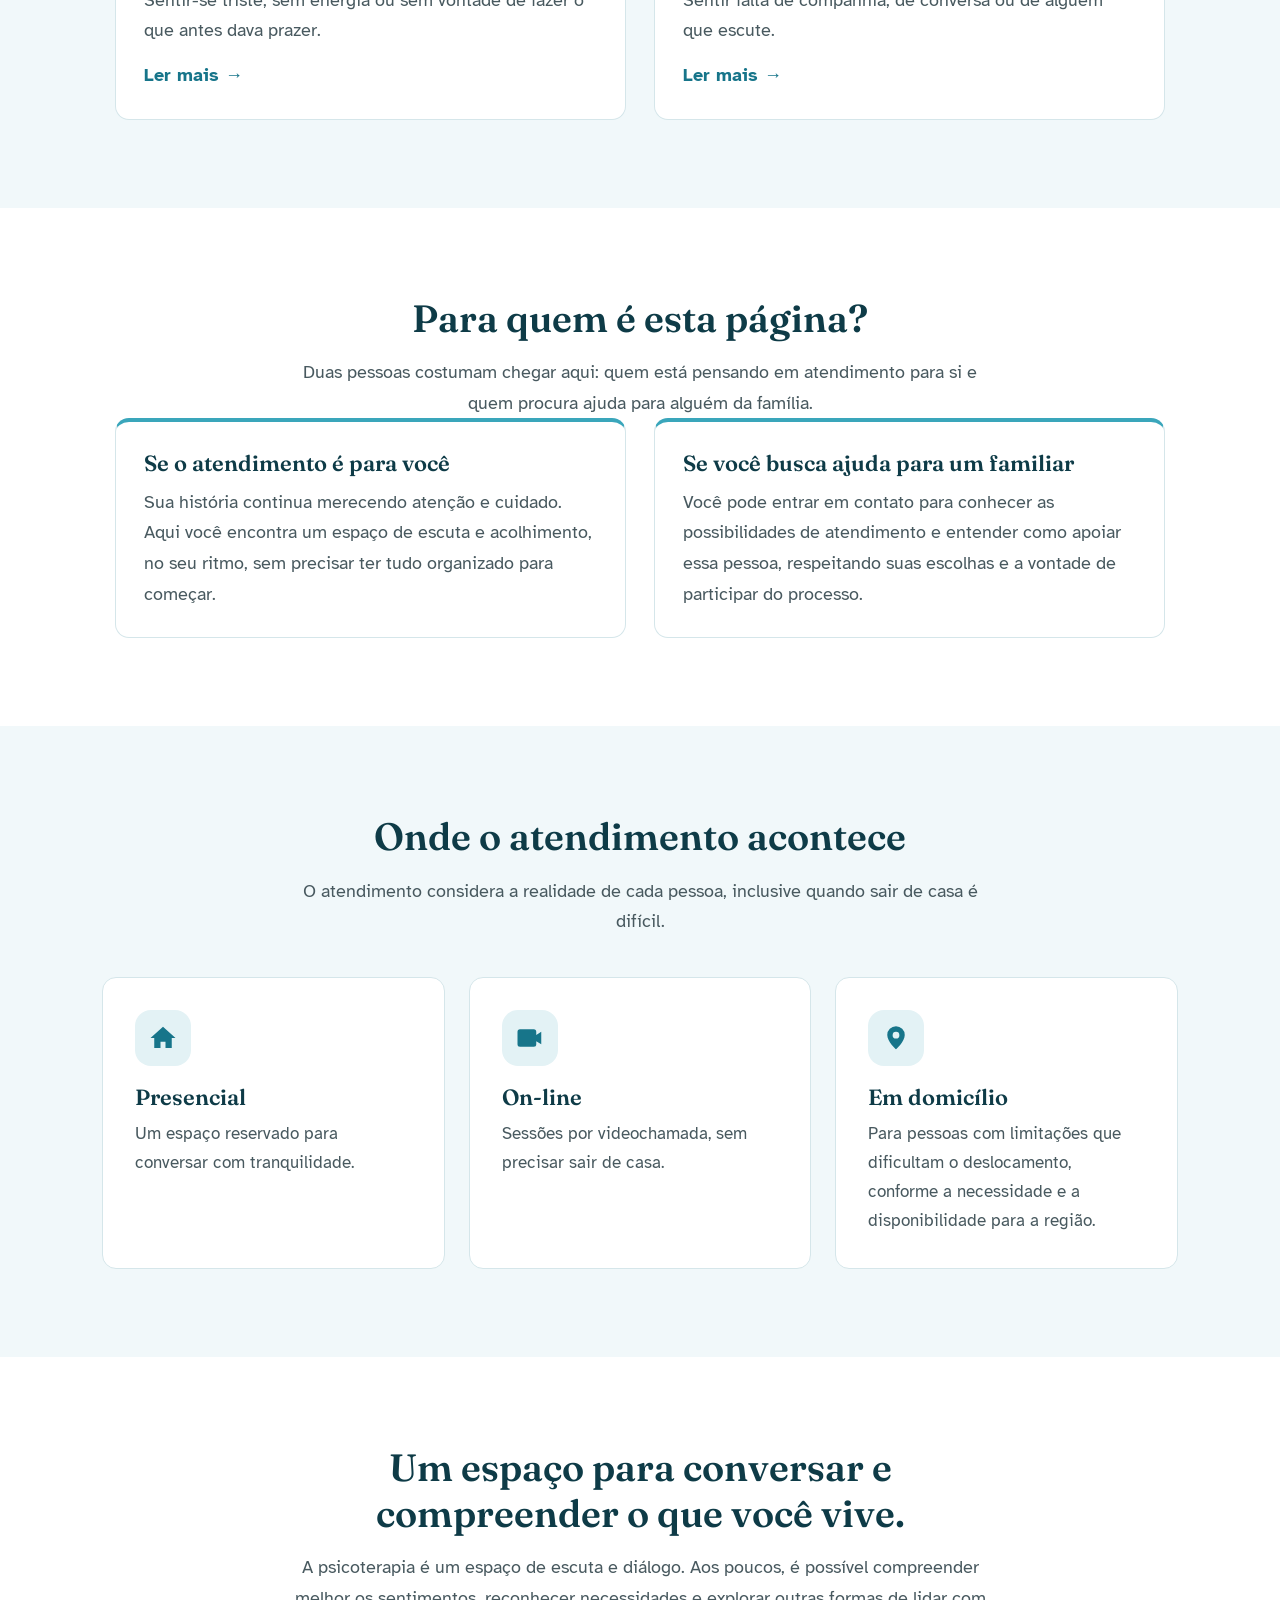
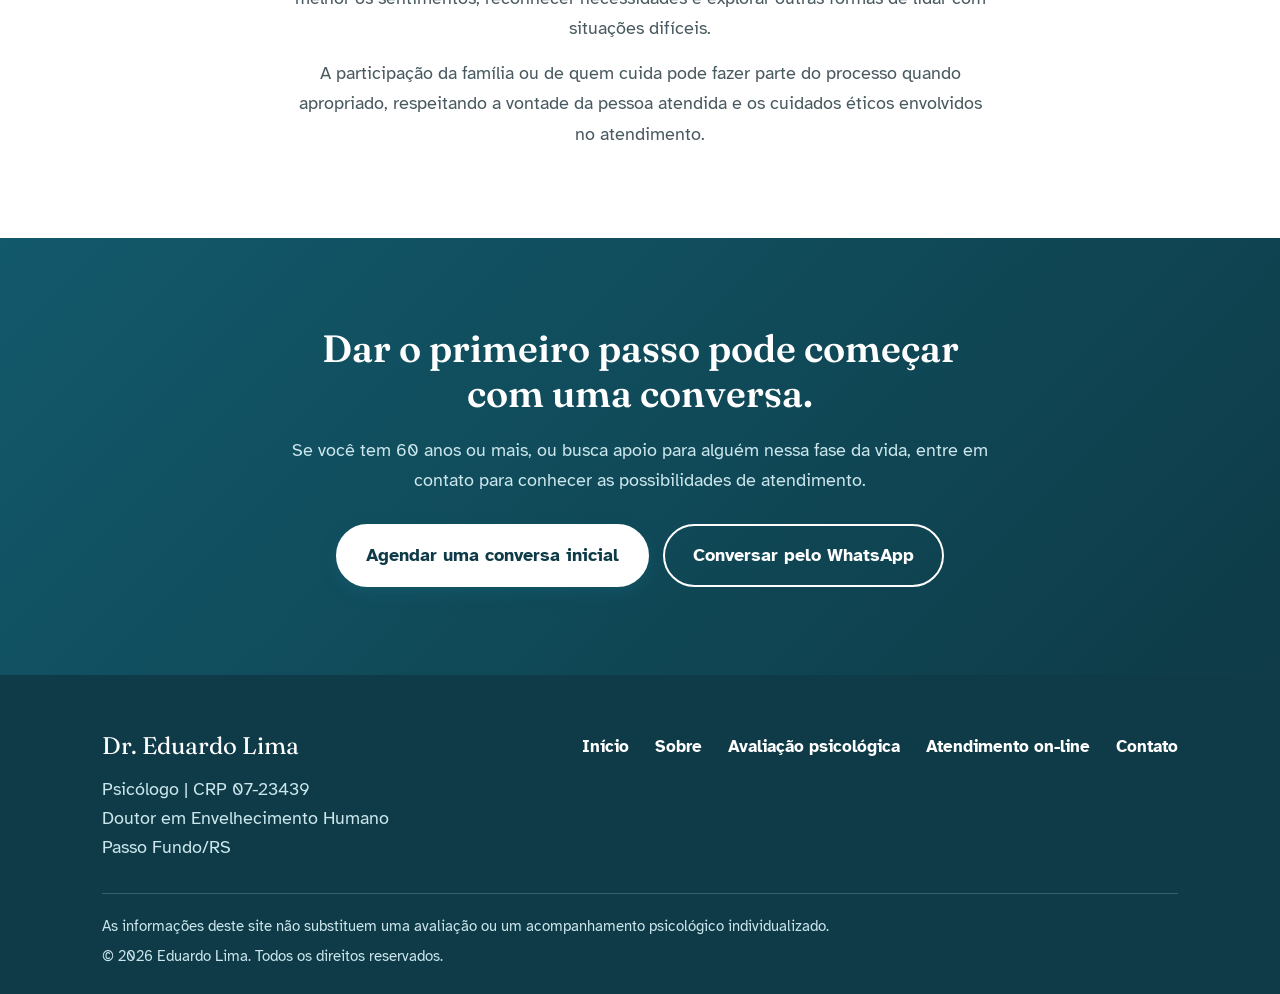
==== commit 8e549088: "Update 60mais.html" ====
--- a/pages/60mais.html
+++ b/pages/60mais.html
@@ -4,9 +4,20 @@
     <meta charset="UTF-8">
     <meta name="viewport" content="width=device-width, initial-scale=1.0">
 
-    <title>Psicoterapia para Pessoas 60+ | Eduardo Lima</title>
+    <title>Psicoterapia para Idosos em Passo Fundo/RS | Eduardo Lima</title>
     <meta name="description" content="Atendimento psicológico para pessoas idosas, com 60 anos ou mais. Um espaço para conversar sobre mudanças, perdas, relações familiares e novos momentos da vida.">
     <meta name="theme-color" content="#17758a">
+    <meta property="og:type" content="website">
+    <meta property="og:locale" content="pt_BR">
+    <meta property="og:site_name" content="Dr. Eduardo Lima | Psicólogo">
+    <meta property="og:title" content="Psicoterapia para Pessoas 60+ | Eduardo Lima">
+    <meta property="og:description" content="Atendimento psicológico para pessoas idosas, com 60 anos ou mais. Um espaço para conversar sobre mudanças, perdas, relações familiares e novos momentos da vida.">
+    <meta property="og:url" content="https://eduardosevn.github.io/site-psicologia/pages/60mais.html">
+    <meta property="og:image" content="https://eduardosevn.github.io/site-psicologia/img/compartilhar.png">
+    <meta property="og:image:width" content="1200">
+    <meta property="og:image:height" content="630">
+    <meta property="og:image:alt" content="Dr. Eduardo Lima, psicólogo em Passo Fundo/RS">
+    <meta name="twitter:card" content="summary_large_image">
     <link rel="icon" type="image/png" href="../img/simbolo.png">
 
     <link rel="preconnect" href="https://fonts.googleapis.com">
@@ -225,6 +236,7 @@
                 <a href="../index.html">Início</a>
                 <a href="sobre.html">Sobre</a>
                 <a href="avaliacao.html">Avaliação psicológica</a>
+                <a href="online.html">Atendimento on-line</a>
                 <a href="contato.html">Contato</a>
             </nav>
         </div>
@@ -236,4 +248,4 @@
 
 <script src="../js/script.js"></script>
 </body>
-</html>+</html>
--- a/css/style.css
+++ b/css/style.css
@@ -359,4 +359,9 @@
     font: inherit; font-size: 16px; color: var(--azul-700); text-decoration: underline; cursor: pointer;
 }
 #formulario-contato .link-privacidade:hover { color: var(--azul-900); }
-.tema-corpo strong { color: var(--azul-900); }+.tema-corpo strong { color: var(--azul-900); }
+
+/* ===== Topo sem imagem (página de atendimento on-line) ===== */
+.hero--sem-imagem { justify-content: center; min-height: 0; padding: 80px 8%; text-align: center; }
+.hero--sem-imagem .hero-text { max-width: 760px; }
+.hero--sem-imagem .botoes { justify-content: center; }
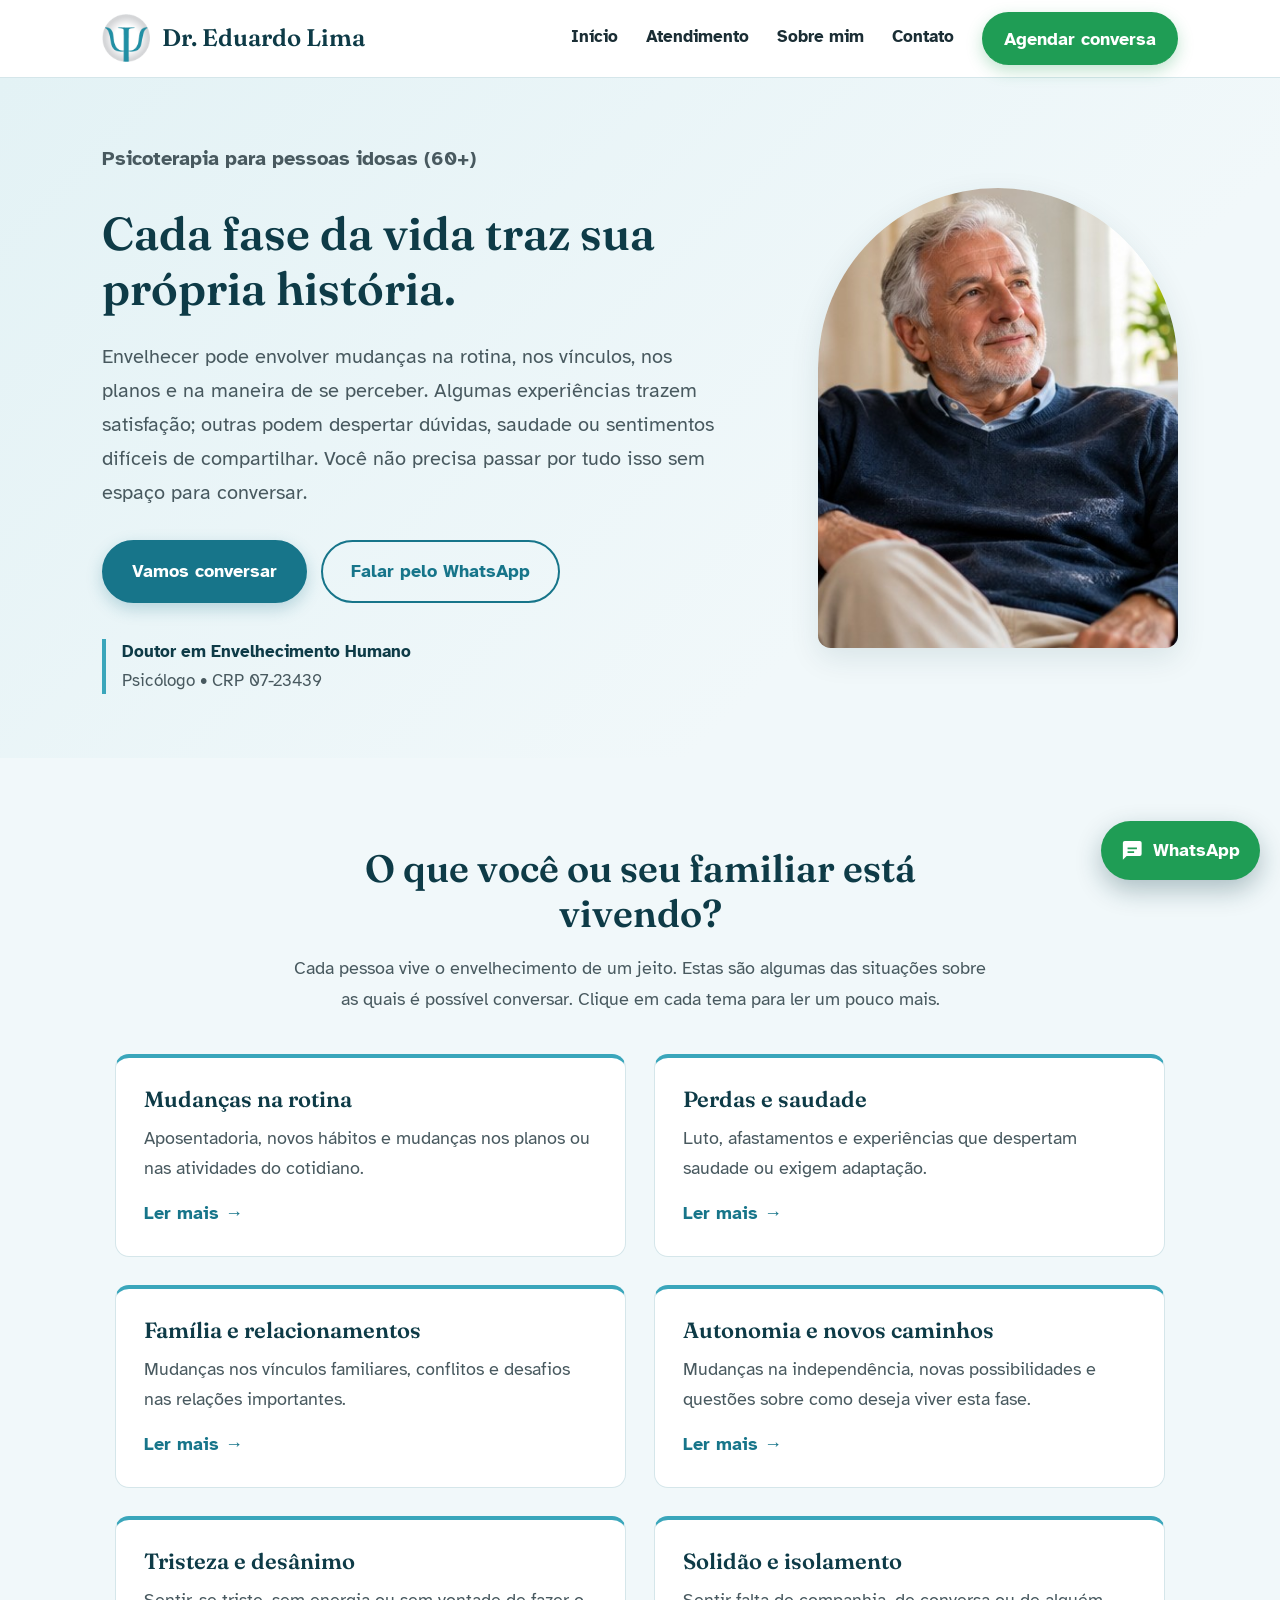
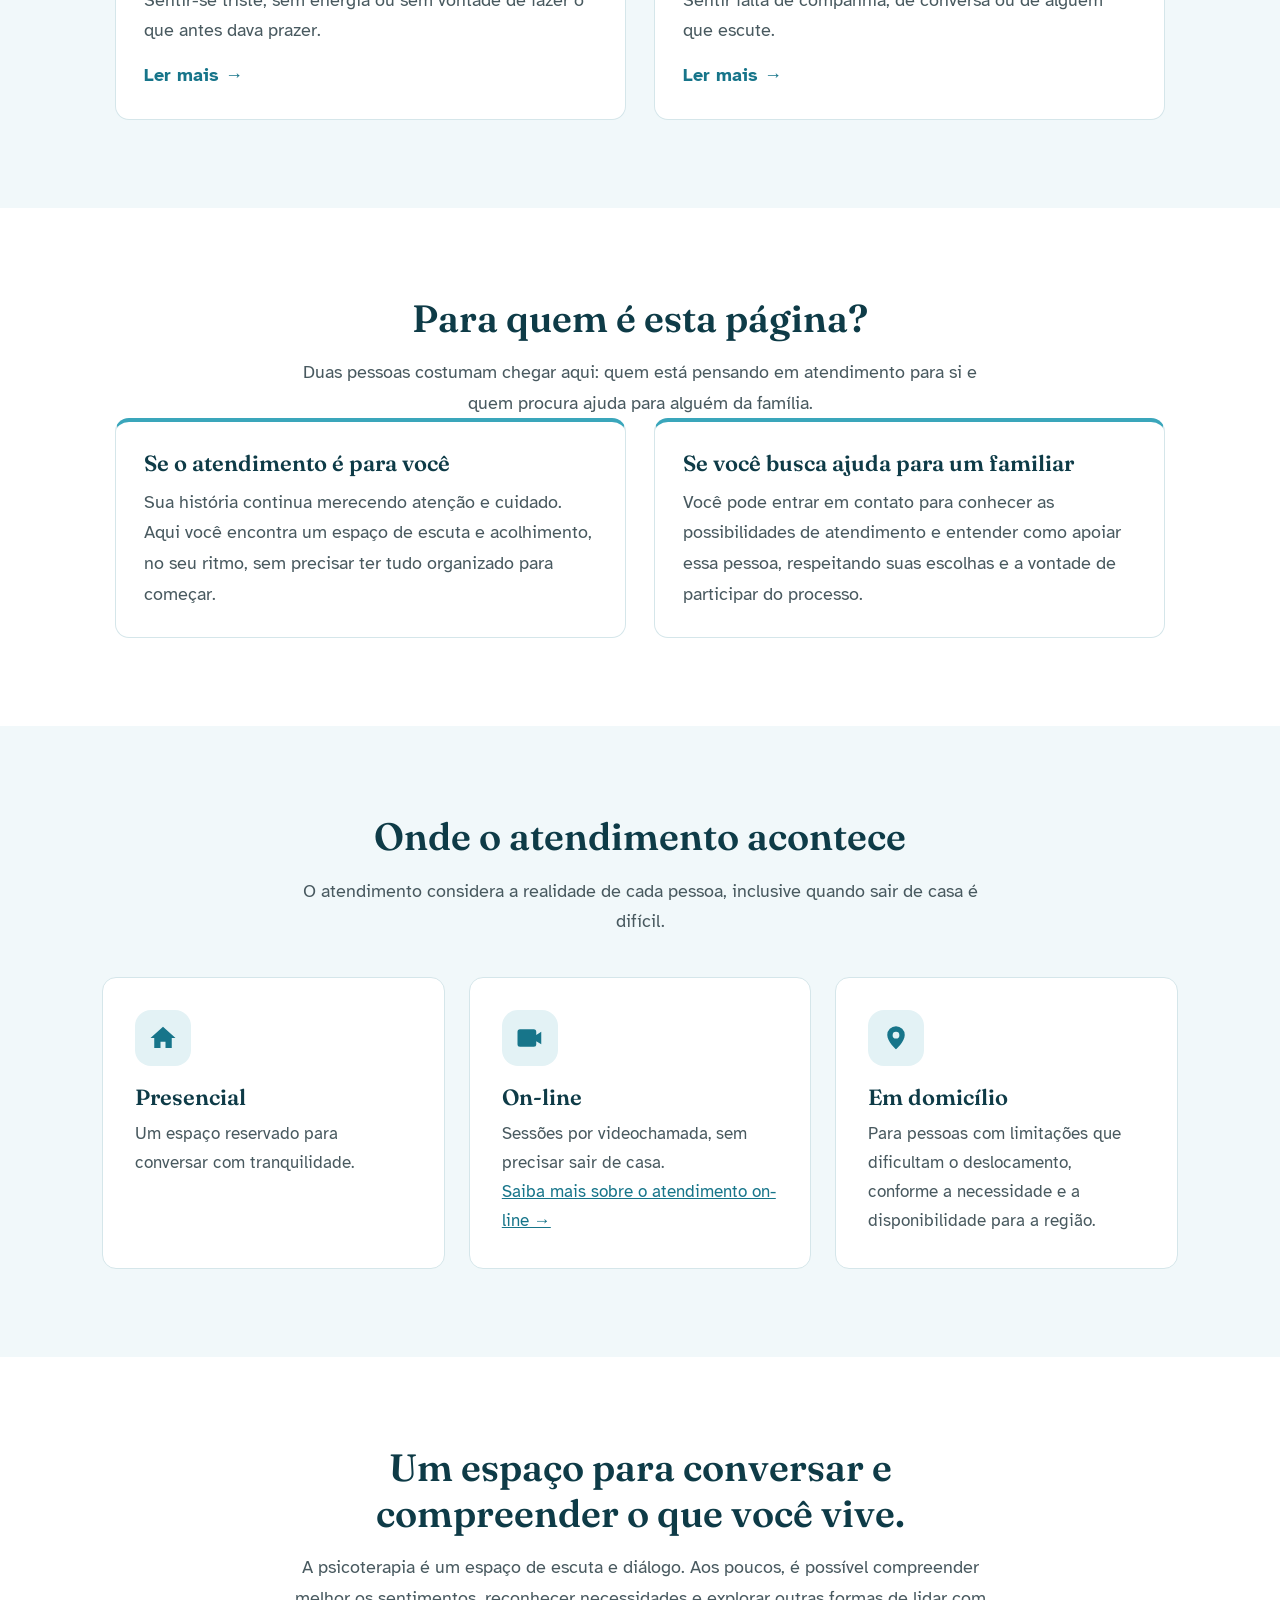
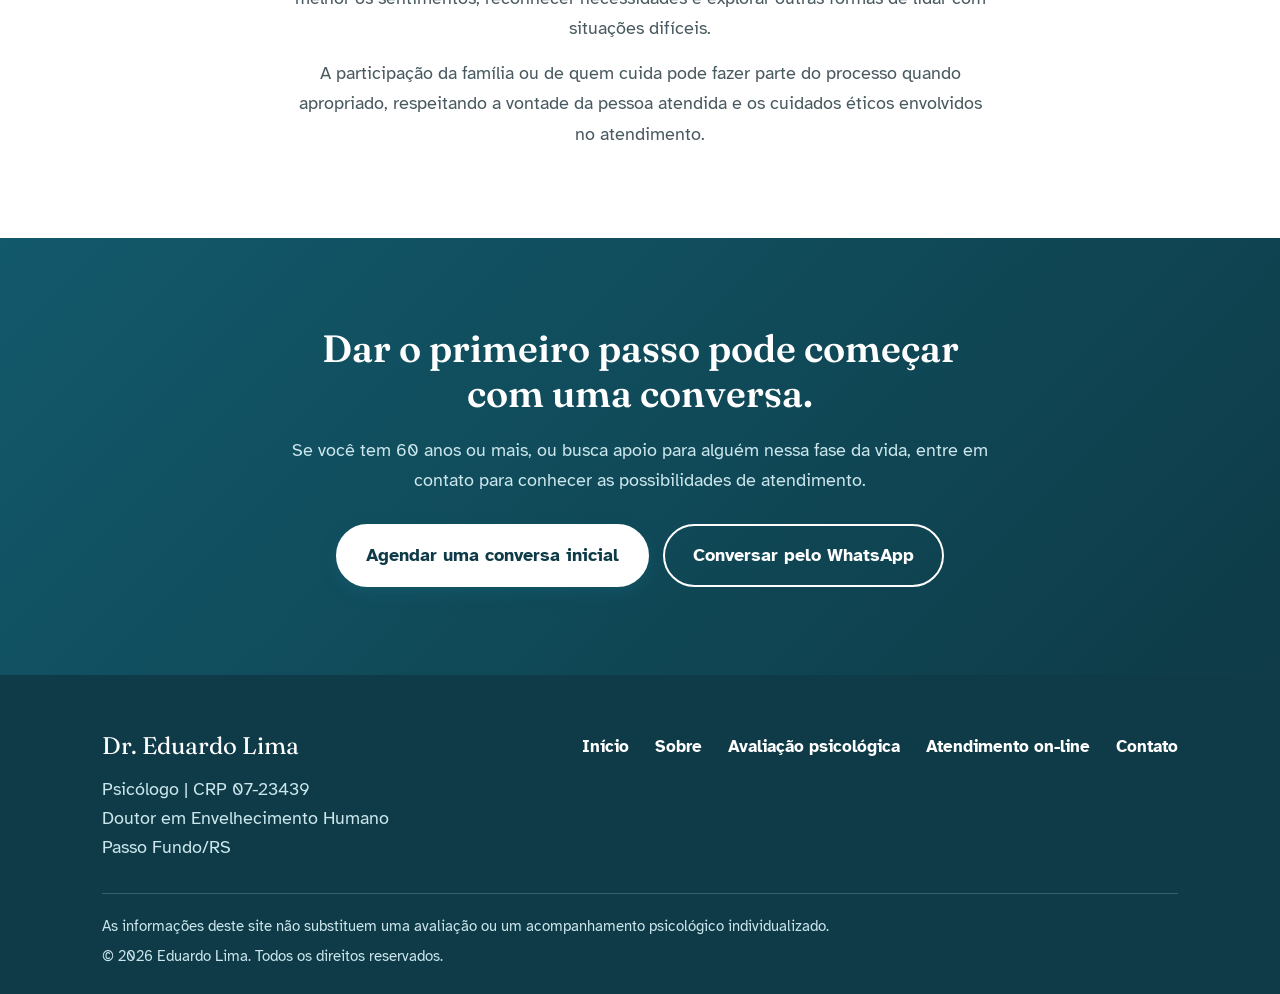
==== commit 8870adb8: "Update 60mais.html" ====
--- a/pages/60mais.html
+++ b/pages/60mais.html
@@ -180,6 +180,7 @@
                     </div>
                     <h3>On-line</h3>
                     <p>Sessões por videochamada, sem precisar sair de casa.</p>
+                    <p><a href="pages/online.html">Saiba mais sobre o atendimento on-line →</a></p>
                 </article>
                 <article class="cartao-modalidade">
                     <div class="icone-modalidade">
